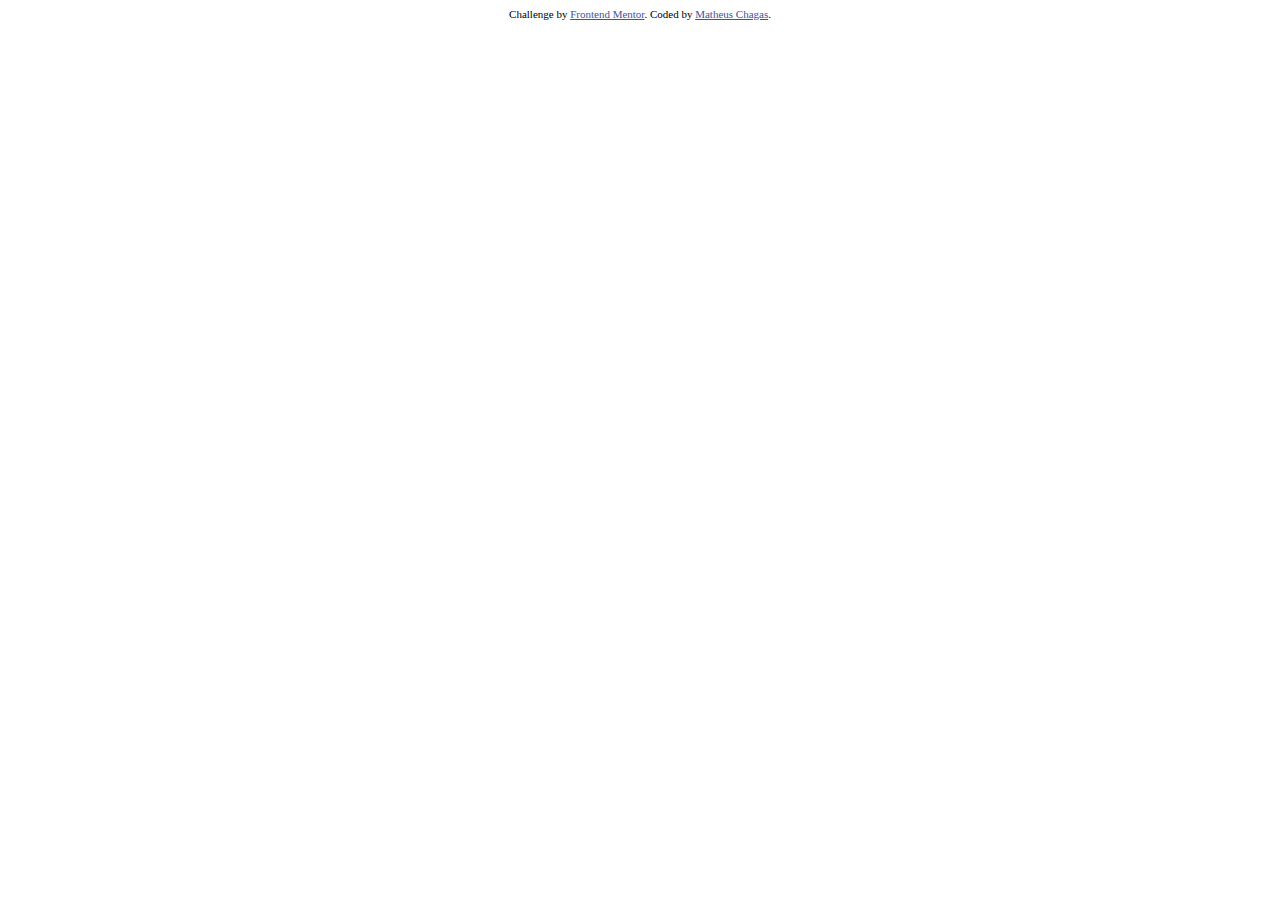
==== results-summary-component-main/index.html @ 1a6b7d8a "criando pastas css e js em assets" ====
<!DOCTYPE html>
<html lang="en">

<head>
  <meta charset="UTF-8">
  <meta name="viewport" content="width=device-width, initial-scale=1.0">
  <!-- displays site properly based on user's device -->

  <link rel="icon" type="image/png" sizes="32x32" href="./assets/images/favicon-32x32.png">

  <title>Frontend Mentor | Results summary component</title>

  <!-- Feel free to remove these styles or customise in your own stylesheet 👍 -->
  <style>
    .attribution {
      font-size: 11px;
      text-align: center;
    }

    .attribution a {
      color: hsl(228, 45%, 44%);
    }
  </style>
</head>

<body>
  <div class="attribution">
    Challenge by <a href="https://www.frontendmentor.io?ref=challenge" target="_blank">Frontend Mentor</a>.
    Coded by <a href="#">Matheus Chagas</a>.
  </div>
</body>

</html>
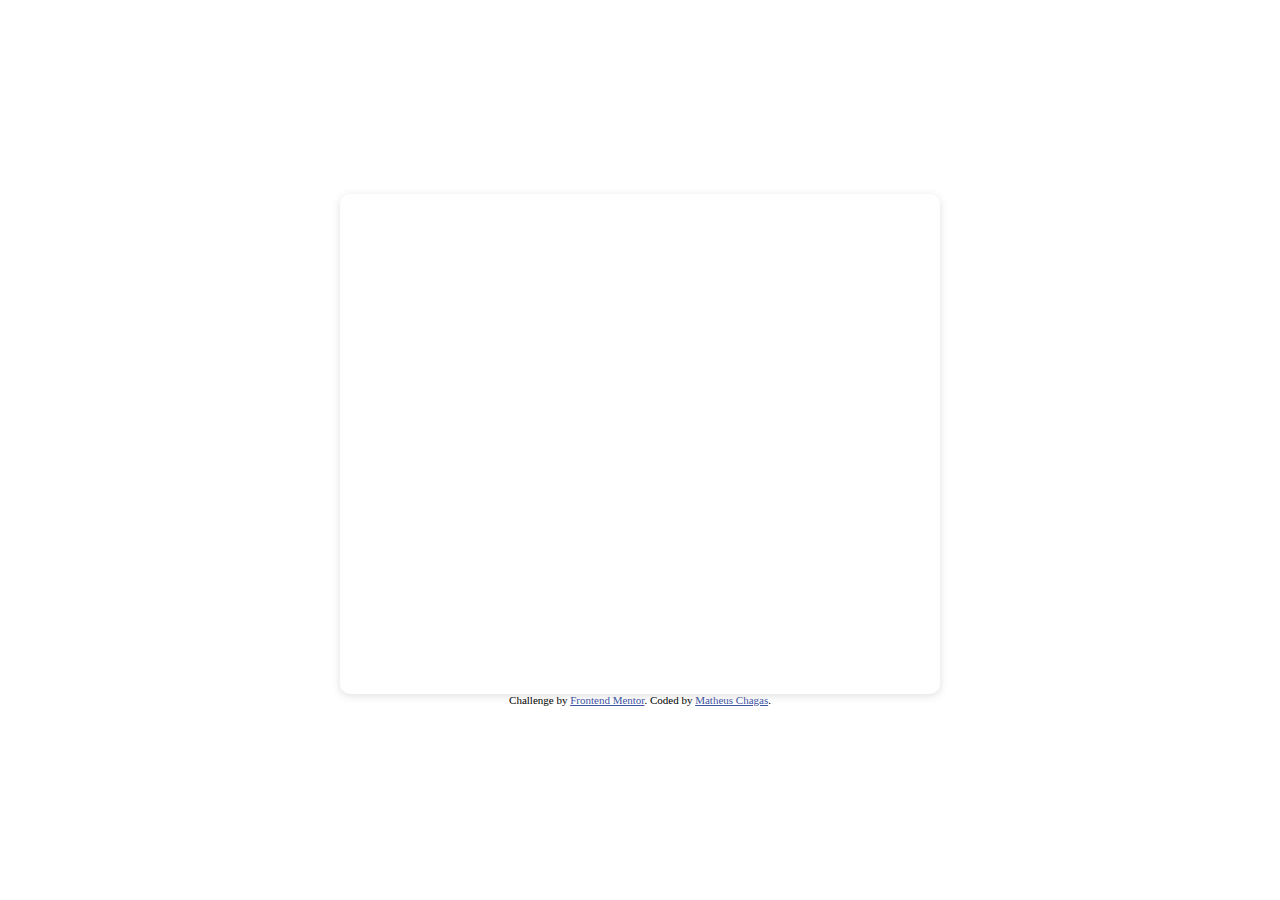
==== commit 5308d808: "aplicando estilos as divs principais" ====
--- a/results-summary-component-main/index.html
+++ b/results-summary-component-main/index.html
@@ -4,26 +4,18 @@
 <head>
   <meta charset="UTF-8">
   <meta name="viewport" content="width=device-width, initial-scale=1.0">
-  <!-- displays site properly based on user's device -->
-
+  <link rel="stylesheet" href="assets/css/style.css">
   <link rel="icon" type="image/png" sizes="32x32" href="./assets/images/favicon-32x32.png">
 
   <title>Frontend Mentor | Results summary component</title>
 
-  <!-- Feel free to remove these styles or customise in your own stylesheet 👍 -->
-  <style>
-    .attribution {
-      font-size: 11px;
-      text-align: center;
-    }
-
-    .attribution a {
-      color: hsl(228, 45%, 44%);
-    }
-  </style>
 </head>
 
 <body>
+  <div class="conteudo">
+    <div class="resultado"></div>
+    <div class="sumario"></div>
+  </div>
   <div class="attribution">
     Challenge by <a href="https://www.frontendmentor.io?ref=challenge" target="_blank">Frontend Mentor</a>.
     Coded by <a href="#">Matheus Chagas</a>.
--- a/results-summary-component-main/assets/css/style.css
+++ b/results-summary-component-main/assets/css/style.css
@@ -0,0 +1,48 @@
+*{
+    margin: 0;
+    padding: 0;
+    box-sizing: border-box;
+}
+
+@font-face {
+    font-family: 'Hanken Grotesk';
+    src: url(../fonts/HankenGrotesk-VariableFont_wght.ttf);
+}
+
+body{
+    display: flex;
+    flex-direction: column;
+    align-items: center;
+    justify-content: center;
+    height: 100vh;
+    width: 100%;
+}
+
+.conteudo{
+    display: flex;
+    height: 500px;
+    width: 600px;
+    border-radius: 10px;
+    box-shadow: rgba(99, 99, 99, 0.2) 0px 2px 8px 0px;
+}
+
+.resultado{
+    width: 50%;
+    background: linear-gradient();
+    border-radius: 10px;
+}
+
+.sumario{
+    width: 50%;
+    border-radius: 10px;
+}
+
+
+.attribution {
+    font-size: 11px;
+    text-align: center;
+  }
+
+  .attribution a {
+    color: hsl(228, 45%, 44%);
+  }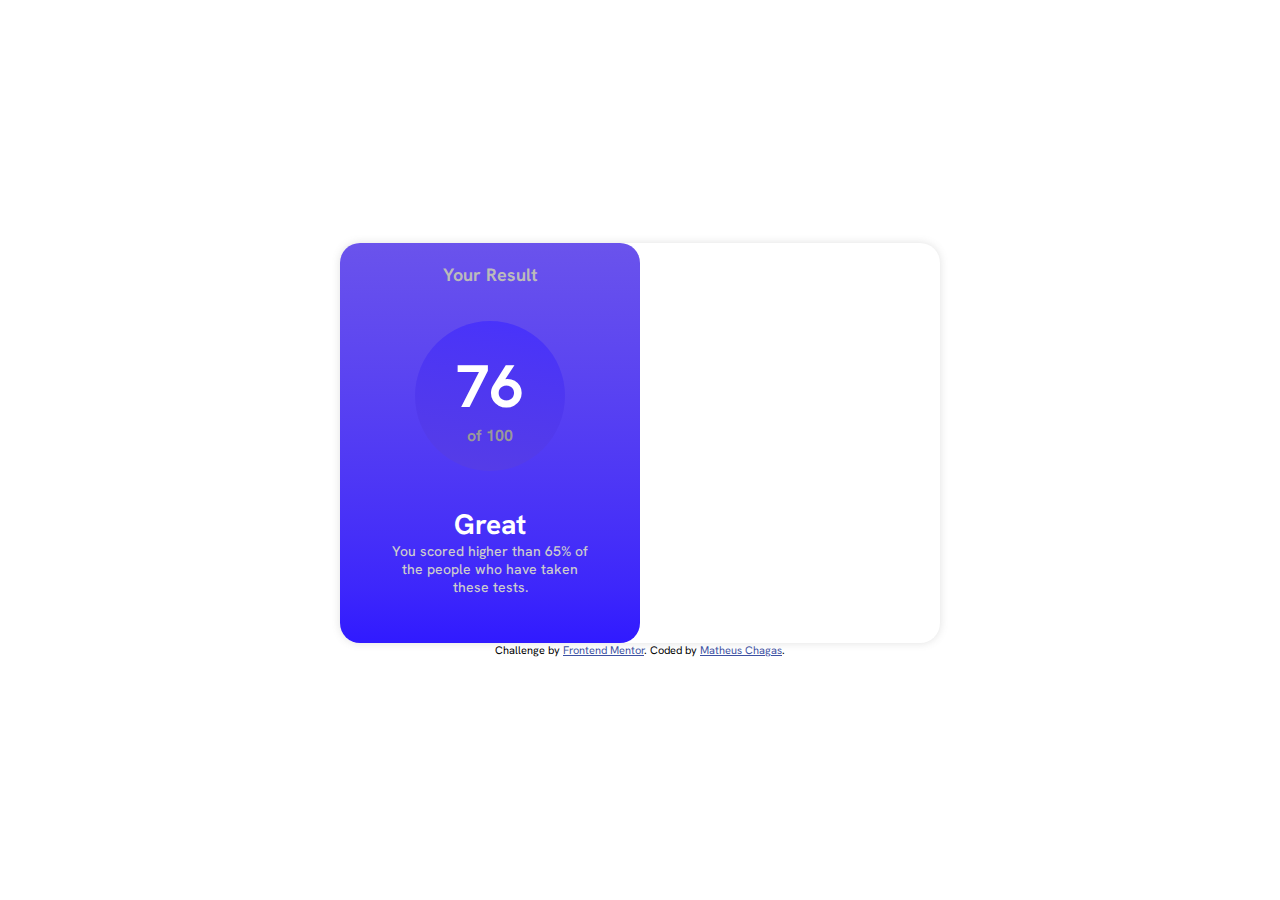
==== commit e11d054a: "estilo da class resultado finalziado" ====
--- a/results-summary-component-main/index.html
+++ b/results-summary-component-main/index.html
@@ -13,7 +13,17 @@
 
 <body>
   <div class="conteudo">
-    <div class="resultado"></div>
+    <div class="resultado">
+      <p>Your Result</p>
+      <div class="result-valor">
+        <span>76</span>
+        <span>of 100</span>
+      </div>
+      <div class="result-texto">
+        <span>Great</span>
+        <span>You scored higher than 65% of the people who have taken these tests.</span>
+      </div>
+    </div>
     <div class="sumario"></div>
   </div>
   <div class="attribution">
--- a/results-summary-component-main/assets/css/style.css
+++ b/results-summary-component-main/assets/css/style.css
@@ -2,6 +2,7 @@
     margin: 0;
     padding: 0;
     box-sizing: border-box;
+    font-family: 'Hanken Grotesk';
 }
 
 @font-face {
@@ -20,21 +21,77 @@
 
 .conteudo{
     display: flex;
-    height: 500px;
+    height: 400px;
     width: 600px;
-    border-radius: 10px;
-    box-shadow: rgba(99, 99, 99, 0.2) 0px 2px 8px 0px;
+    border-radius: 20px;
+    box-shadow: rgba(99, 99, 99, 0.2) 0px 0px 8px 0px;
 }
 
 .resultado{
+    display: flex;
+    flex-direction: column;
+    justify-content: start;
+    align-items: center;
     width: 50%;
-    background: linear-gradient();
-    border-radius: 10px;
+    background-image: linear-gradient(0deg, #1900ffe5, 40%, #6a53ec);
+    border-radius: 20px;
+}
+
+.resultado p{
+    color: #bbb;
+    font-size: 18px;
+    font-weight: bold;
+    margin: 20px;
+}
+
+.result-valor{
+    margin: 15px;
+    display: flex;
+    flex-direction: column;
+    align-items: center;
+    justify-content: center;
+    width: 150px;
+    height: 150px;
+    border-radius: 100%;
+    background-image: linear-gradient(190deg, #442fffe5, 40%, rgb(86, 61, 230));
+}
+
+.result-texto{
+    display: flex;
+    flex-direction: column;
+    justify-content: center;
+    align-items: center;
+    padding: 20px;
+}
+
+.resultado span:nth-child(1){
+    color: #FFF;
+    font-size: 60px;
+    font-weight: bold;
+}
+
+.resultado span:nth-child(2){
+    color: #999;
+    font-weight: bold;
+}
+
+.result-texto span:nth-child(1){
+    color: #fff;
+    font-size: 28px;
+    font-weight: bold;
+}
+
+.result-texto span:nth-child(2){
+    color: #ccc;
+    font-size: 14px;
+    font-weight: 500;
+    padding: 0px 30px;
+    text-align: center;
 }
 
 .sumario{
     width: 50%;
-    border-radius: 10px;
+    border-radius: 20px;
 }
 
 
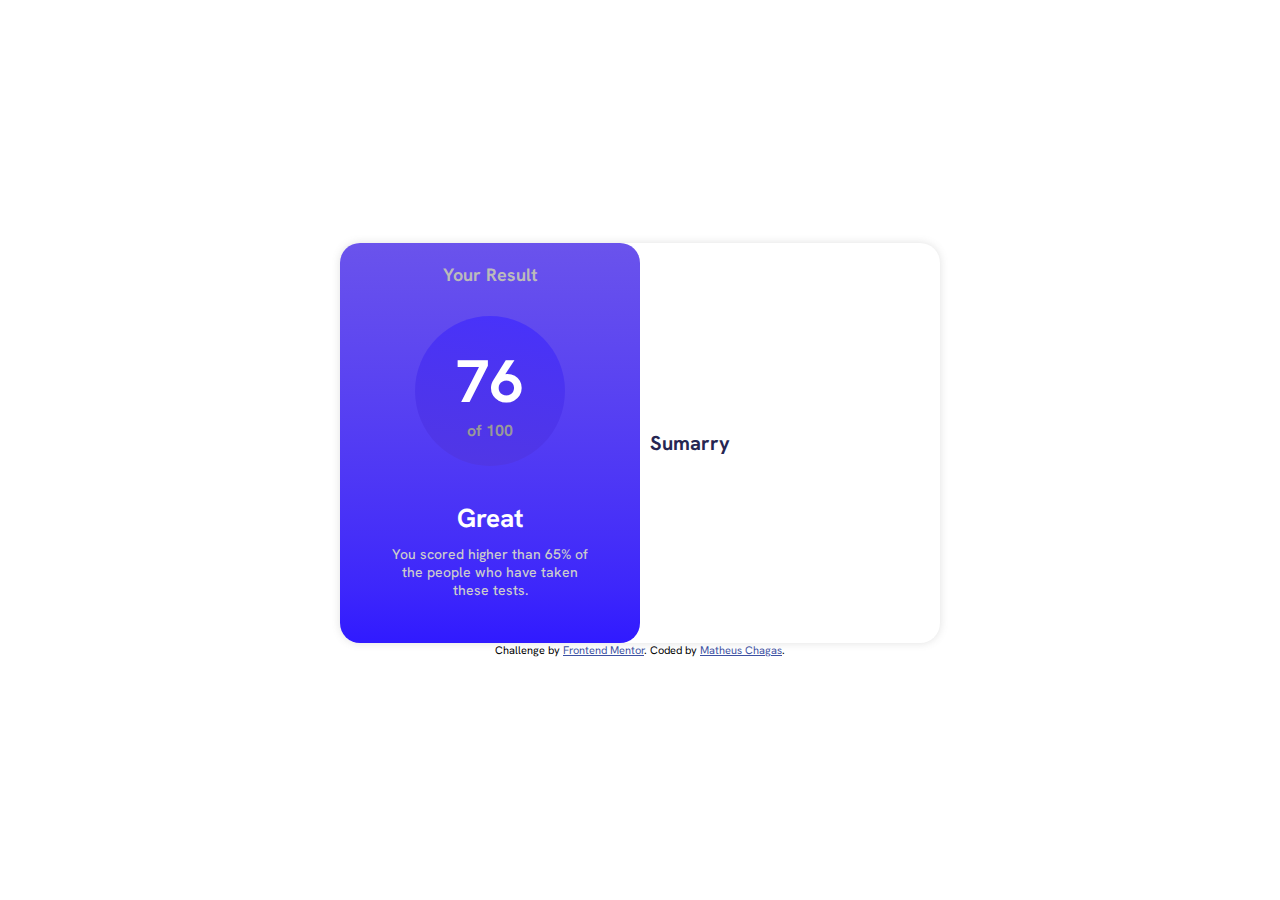
==== commit 391c0ca5: "configurando css da class .sumario e adicionando p" ====
--- a/results-summary-component-main/index.html
+++ b/results-summary-component-main/index.html
@@ -24,7 +24,9 @@
         <span>You scored higher than 65% of the people who have taken these tests.</span>
       </div>
     </div>
-    <div class="sumario"></div>
+    <div class="sumario">
+      <p>Sumarry</p>
+    </div>
   </div>
   <div class="attribution">
     Challenge by <a href="https://www.frontendmentor.io?ref=challenge" target="_blank">Frontend Mentor</a>.
--- a/results-summary-component-main/assets/css/style.css
+++ b/results-summary-component-main/assets/css/style.css
@@ -26,7 +26,7 @@
     border-radius: 20px;
     box-shadow: rgba(99, 99, 99, 0.2) 0px 0px 8px 0px;
 }
-
+/*********** INÍCIO RESULTADO ********/
 .resultado{
     display: flex;
     flex-direction: column;
@@ -41,7 +41,8 @@
     color: #bbb;
     font-size: 18px;
     font-weight: bold;
-    margin: 20px;
+    margin-top: 20px;
+    margin-bottom: 15px;
 }
 
 .result-valor{
@@ -53,7 +54,7 @@
     width: 150px;
     height: 150px;
     border-radius: 100%;
-    background-image: linear-gradient(190deg, #442fffe5, 40%, rgb(86, 61, 230));
+    background-image: linear-gradient(190deg, #442fffe5, 40%, rgb(81, 55, 228));
 }
 
 .result-texto{
@@ -77,8 +78,9 @@
 
 .result-texto span:nth-child(1){
     color: #fff;
-    font-size: 28px;
+    font-size: 26px;
     font-weight: bold;
+    margin-bottom: 10px;
 }
 
 .result-texto span:nth-child(2){
@@ -89,12 +91,28 @@
     text-align: center;
 }
 
+/********* FIM RESULTADO **********/
+
+
+/******** INÍCIO SUMÁRIO *********/
 .sumario{
+    display: flex;
+    flex-direction: column;
+    justify-content: center;
+    align-items: start;
     width: 50%;
     border-radius: 20px;
 }
 
+.sumario p{
+    margin: 10px;
+    color: rgb(38, 38, 82);
+    font-size: 20px;
+    font-weight: bold;
+}
 
+
+/********* FIM SUMÁRIO *********/
 .attribution {
     font-size: 11px;
     text-align: center;
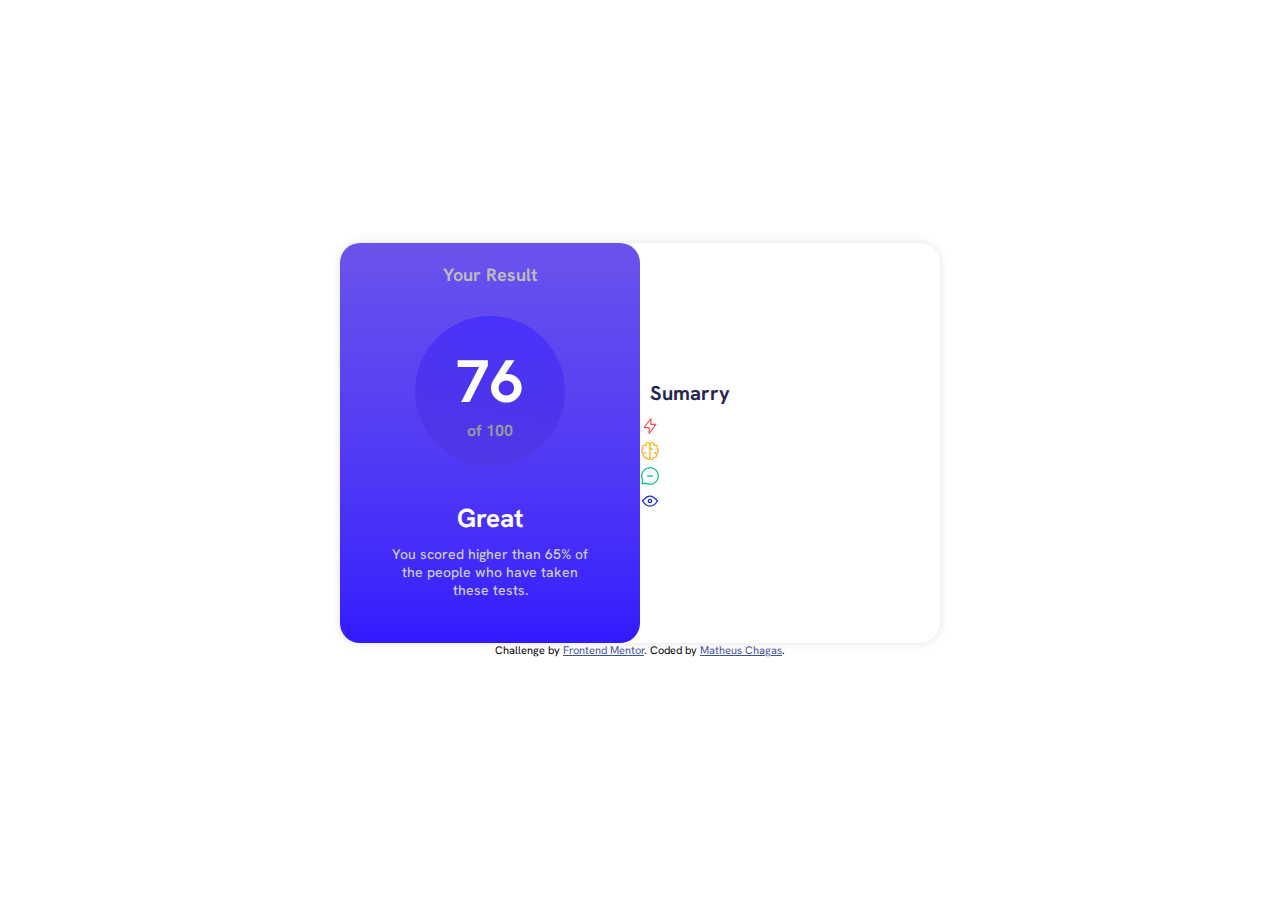
==== commit ff659f59: "adicionando divs com icones ao sumário" ====
--- a/results-summary-component-main/index.html
+++ b/results-summary-component-main/index.html
@@ -26,6 +26,10 @@
     </div>
     <div class="sumario">
       <p>Sumarry</p>
+      <div><img src="assets/images/icon-reaction.svg" alt="icone relampago"></div>
+      <div><img src="assets/images/icon-memory.svg" alt="icone relampago"></div>
+      <div><img src="assets/images/icon-verbal.svg" alt="icone relampago"></div>
+      <div><img src="assets/images/icon-visual.svg" alt="icone relampago"></div>
     </div>
   </div>
   <div class="attribution">
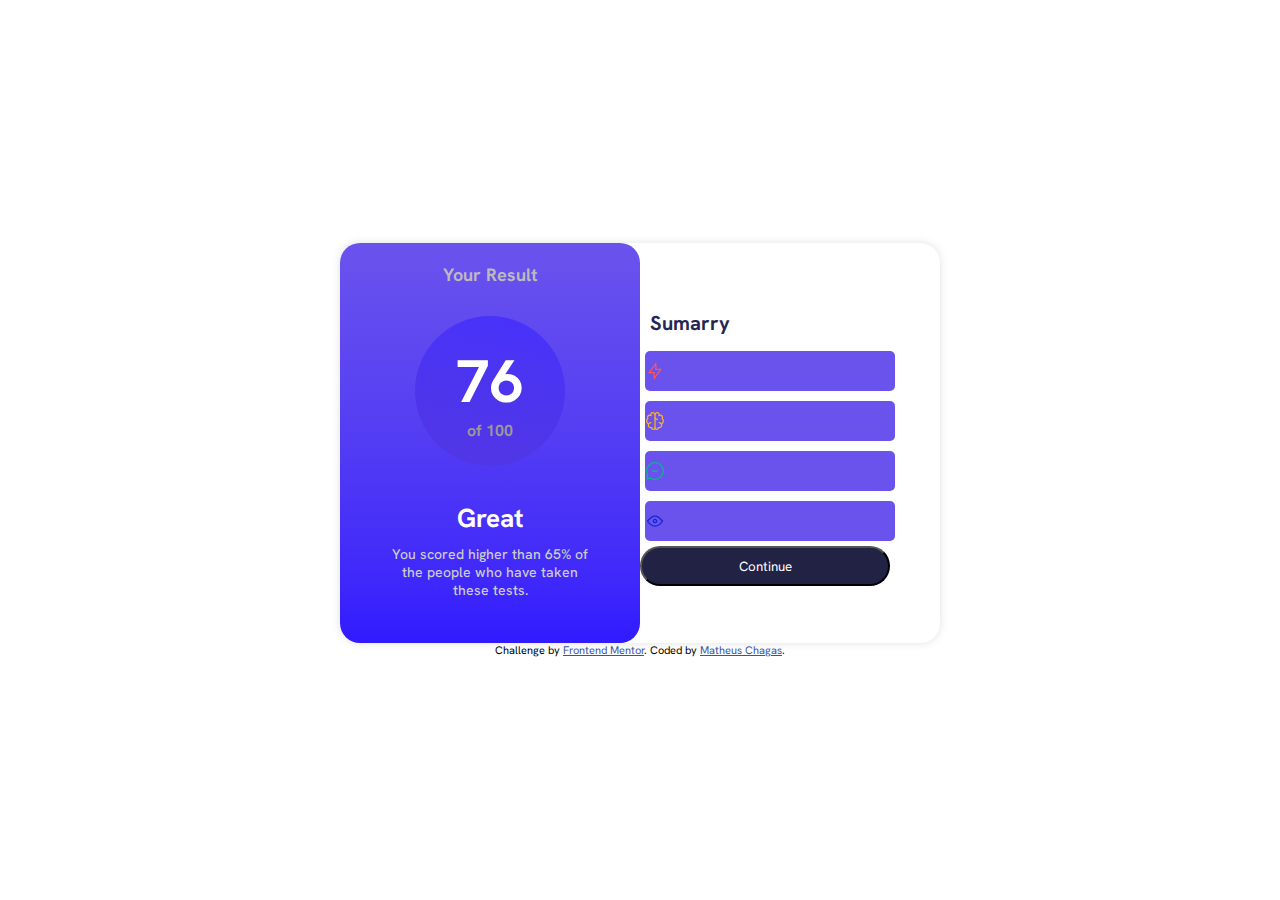
==== commit 452819a6: "definindo divs e botão dentro de sumario" ====
--- a/results-summary-component-main/index.html
+++ b/results-summary-component-main/index.html
@@ -30,6 +30,7 @@
       <div><img src="assets/images/icon-memory.svg" alt="icone relampago"></div>
       <div><img src="assets/images/icon-verbal.svg" alt="icone relampago"></div>
       <div><img src="assets/images/icon-visual.svg" alt="icone relampago"></div>
+      <button>Continue</button>
     </div>
   </div>
   <div class="attribution">
--- a/results-summary-component-main/assets/css/style.css
+++ b/results-summary-component-main/assets/css/style.css
@@ -111,6 +111,26 @@
     font-weight: bold;
 }
 
+.sumario div{
+    display: flex;
+    align-items: center;
+    justify-content: space-between;
+    background-color: #6a53ec;
+    width: 250px;
+    height: 40px;
+    margin: 5px;
+    border-radius: 5px;
+}
+
+.sumario button{
+    color: #fff;
+    width: 250px;
+    height: 40px;
+    background: #224;
+    text-decoration: none;
+    border-radius: 20px;
+}
+
 
 /********* FIM SUMÁRIO *********/
 .attribution {
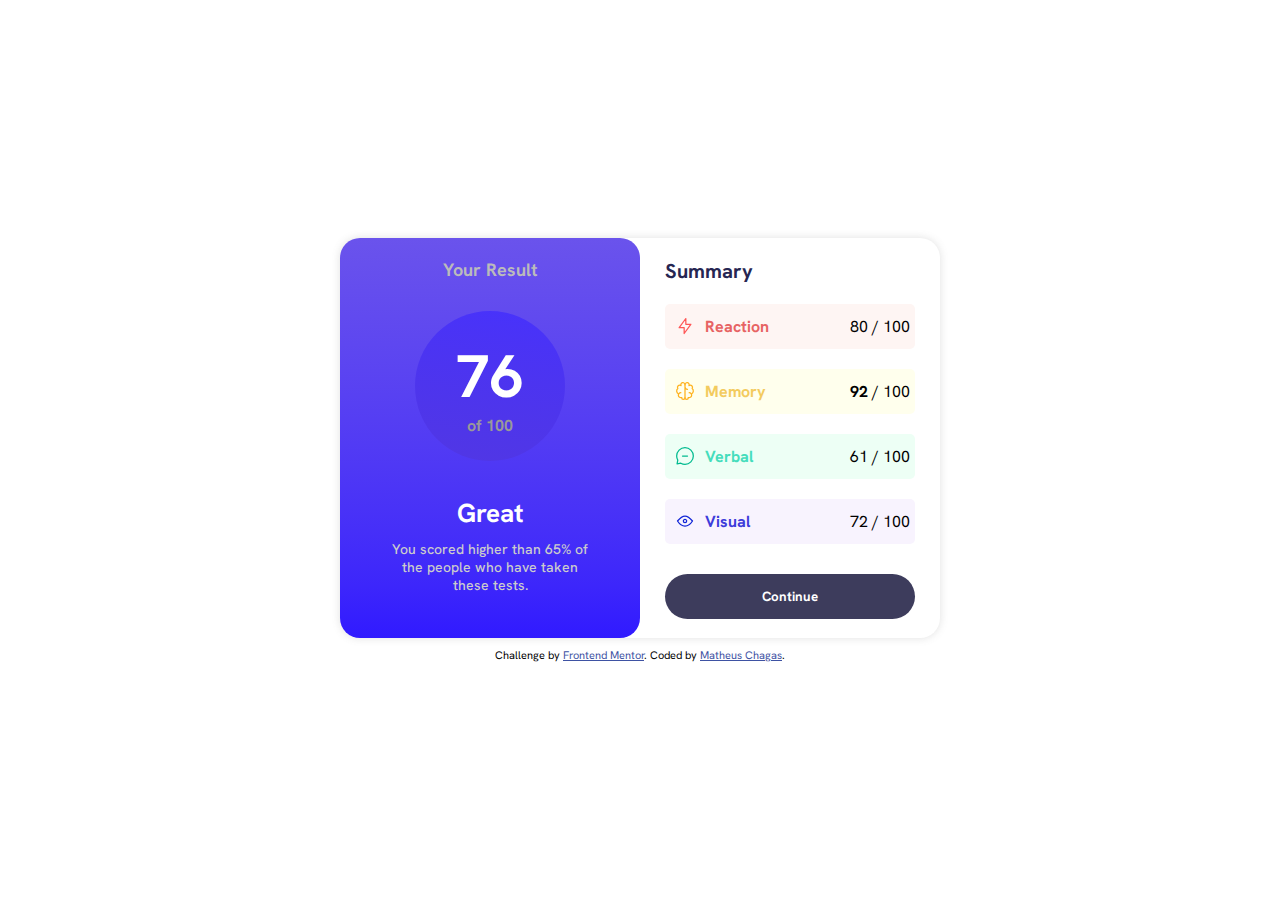
==== commit 9341bf96: "finalizado estilização da classe sumario" ====
--- a/results-summary-component-main/index.html
+++ b/results-summary-component-main/index.html
@@ -25,11 +25,35 @@
       </div>
     </div>
     <div class="sumario">
-      <p>Sumarry</p>
-      <div><img src="assets/images/icon-reaction.svg" alt="icone relampago"></div>
-      <div><img src="assets/images/icon-memory.svg" alt="icone relampago"></div>
-      <div><img src="assets/images/icon-verbal.svg" alt="icone relampago"></div>
-      <div><img src="assets/images/icon-visual.svg" alt="icone relampago"></div>
+      <p>Summary</p>
+      <div class="categorias">
+        <div class="reacao">
+          <img src="./assets/images/icon-reaction.svg" alt="icone relampago">
+          <p>Reaction</p>
+        </div>
+        <span>80 / 100</span>
+      </div>
+      <div class="categorias">
+        <div class="memoria">
+          <img src="./assets/images/icon-memory.svg" alt="icone relampago">
+          <p>Memory</p>
+        </div>
+        <span><span>92</span> / 100</span>
+      </div>
+      <div class="categorias">
+        <div class="verbal">
+          <img src="./assets/images/icon-verbal.svg" alt="icone relampago">
+          <p>Verbal</p>
+        </div>
+        <span>61 / 100</span>
+      </div>
+      <div class="categorias">
+        <div class="visual">
+          <img src="./assets/images/icon-visual.svg" alt="icone relampago">
+          <p>Visual</p>
+        </div>
+        <span>72 / 100</span>
+      </div>
       <button>Continue</button>
     </div>
   </div>
--- a/results-summary-component-main/assets/css/style.css
+++ b/results-summary-component-main/assets/css/style.css
@@ -25,6 +25,7 @@
     width: 600px;
     border-radius: 20px;
     box-shadow: rgba(99, 99, 99, 0.2) 0px 0px 8px 0px;
+    margin-bottom: 10px;
 }
 /*********** INÍCIO RESULTADO ********/
 .resultado{
@@ -99,40 +100,102 @@
     display: flex;
     flex-direction: column;
     justify-content: center;
-    align-items: start;
+    align-items: center;
     width: 50%;
     border-radius: 20px;
 }
 
-.sumario p{
-    margin: 10px;
+.sumario p:nth-child(1){
+    width: 250px;
+    margin-bottom: 10px;
     color: rgb(38, 38, 82);
     font-size: 20px;
     font-weight: bold;
 }
 
-.sumario div{
+.categorias{
     display: flex;
     align-items: center;
     justify-content: space-between;
-    background-color: #6a53ec;
     width: 250px;
-    height: 40px;
-    margin: 5px;
+    height: 45px;
+    margin: 10px;
     border-radius: 5px;
 }
+
+.categorias div{
+    display: flex;
+    height: 100%;
+    justify-content: center;
+    align-items: center;
+}
+
+.sumario div:nth-child(n + 1){
+    padding: 0px 5px;
+}
+
+.sumario div:nth-child(2){
+    background-color: #FEF5F3;
+    
+}
+
+.sumario div:nth-child(3){
+    background-color: #FFFFED;
+}
+
+.sumario div:nth-child(4){
+    background-color: #EDFFF5;
+}
+
+.sumario div:nth-child(5){
+    background-color: #F8F3FE;
+}
+
+.categorias div img{
+    padding-right: 10px;
+}
+
+.categorias div p{
+    font-weight: bold;
+}
+
+.reacao{
+    color: #e76363;
+}
+
+.memoria{
+    color: #f3cb5e;
+}
+
+.verbal{
+    color: #45ddbc;
+}
+
+.visual{
+    color: #3d3bda;
+}
+
+.categorias span span{
+    font-weight: bold;
+}
+
 
 .sumario button{
     color: #fff;
     width: 250px;
-    height: 40px;
-    background: #224;
-    text-decoration: none;
-    border-radius: 20px;
+    height: 45px;
+    font-weight: bold;
+    background: #3d3c5c;
+    border-radius: 30px;
+    border: none;
+    margin-top: 20px;
 }
 
 
 /********* FIM SUMÁRIO *********/
+
+/*** INICÍO ATRIBUIÇÃO ***/
+
 .attribution {
     font-size: 11px;
     text-align: center;
@@ -140,4 +203,6 @@
 
   .attribution a {
     color: hsl(228, 45%, 44%);
-  }+  }
+
+/*** FIM ATRIBUIÇÃO ***/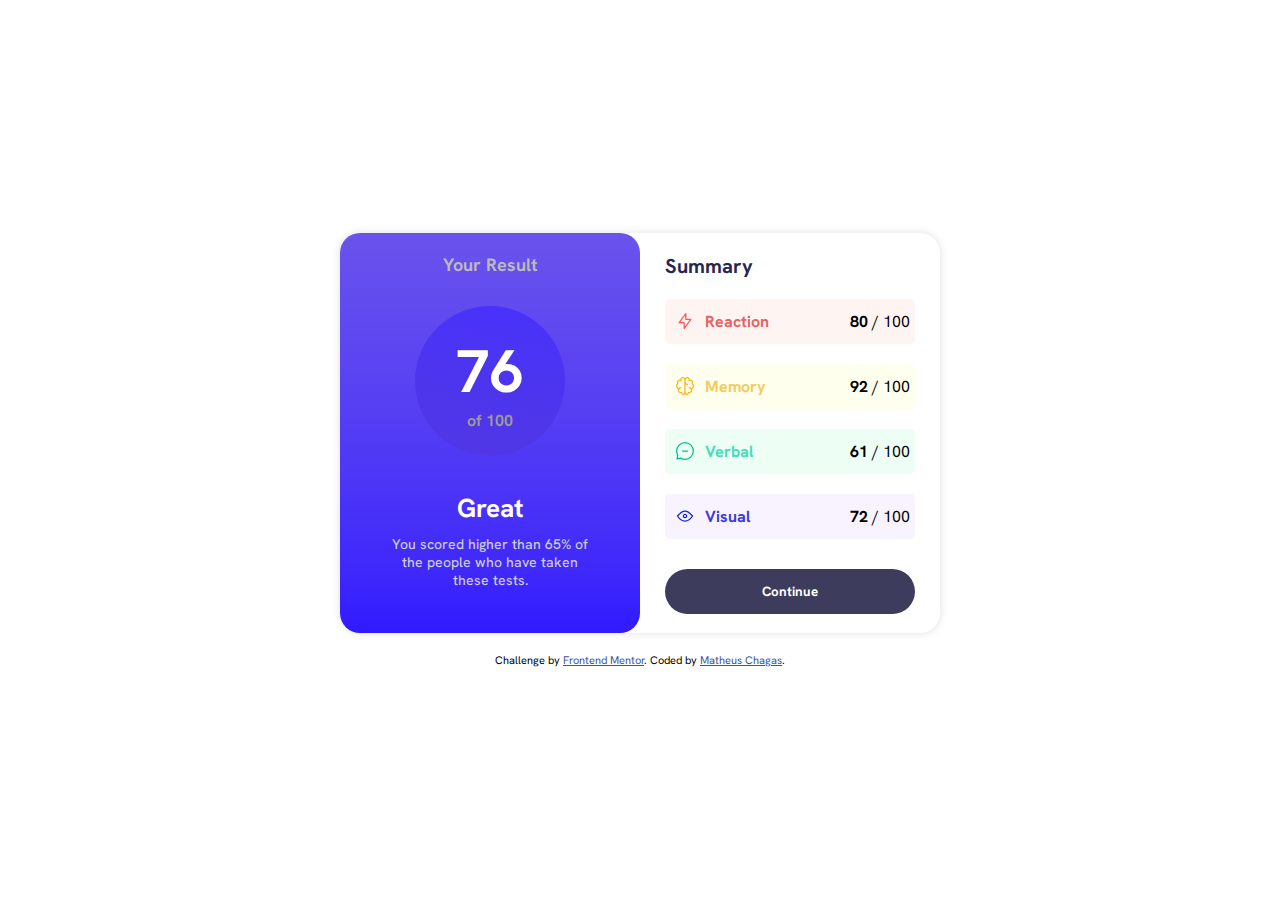
==== commit 85073471: "add versão mobile" ====
--- a/results-summary-component-main/index.html
+++ b/results-summary-component-main/index.html
@@ -31,7 +31,7 @@
           <img src="./assets/images/icon-reaction.svg" alt="icone relampago">
           <p>Reaction</p>
         </div>
-        <span>80 / 100</span>
+        <span><span>80</span> / 100</span>
       </div>
       <div class="categorias">
         <div class="memoria">
@@ -45,14 +45,14 @@
           <img src="./assets/images/icon-verbal.svg" alt="icone relampago">
           <p>Verbal</p>
         </div>
-        <span>61 / 100</span>
+        <span><span>61</span> / 100</span>
       </div>
       <div class="categorias">
         <div class="visual">
           <img src="./assets/images/icon-visual.svg" alt="icone relampago">
           <p>Visual</p>
         </div>
-        <span>72 / 100</span>
+        <span><span>72</span> / 100</span>
       </div>
       <button>Continue</button>
     </div>
@@ -61,6 +61,7 @@
     Challenge by <a href="https://www.frontendmentor.io?ref=challenge" target="_blank">Frontend Mentor</a>.
     Coded by <a href="#">Matheus Chagas</a>.
   </div>
+  <script src="assets/js/addElementos.js"></script>
 </body>
 
 </html>--- a/results-summary-component-main/assets/css/style.css
+++ b/results-summary-component-main/assets/css/style.css
@@ -25,7 +25,7 @@
     width: 600px;
     border-radius: 20px;
     box-shadow: rgba(99, 99, 99, 0.2) 0px 0px 8px 0px;
-    margin-bottom: 10px;
+    margin-bottom: 20px;
 }
 /*********** INÍCIO RESULTADO ********/
 .resultado{
@@ -205,4 +205,24 @@
     color: hsl(228, 45%, 44%);
   }
 
-/*** FIM ATRIBUIÇÃO ***/+/*** FIM ATRIBUIÇÃO ***/
+
+/*** VERSÃO MOBILE ***/
+
+@media(max-width: 599px){
+    .conteudo{
+        flex-direction: column;
+        height: 800px;
+        width: 300px;
+    }
+
+    .resultado{
+        height: 50%;
+        width: 100%;
+    }
+
+    .sumario{
+        height: 50%;
+        width: 100%;
+    }
+}